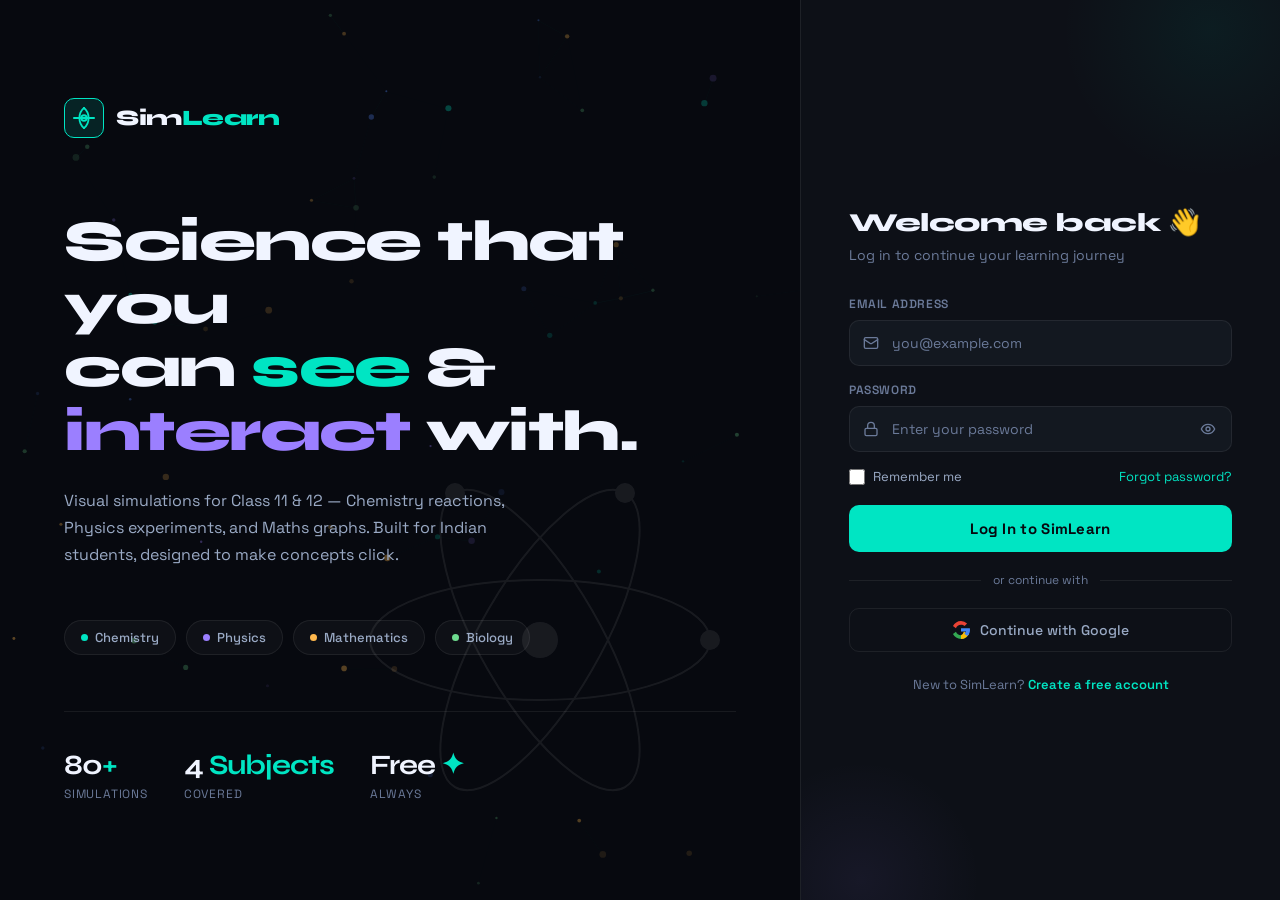
==== dashboard.html @ b8130f51 "Add files via upload" ====
<!DOCTYPE html>
<html lang="en" data-theme="dark">
<head>
<meta charset="UTF-8">
<meta name="viewport" content="width=device-width, initial-scale=1.0">
<title>SimLearn — Dashboard</title>
<link href="https://fonts.googleapis.com/css2?family=Space+Grotesk:wght@300;400;500;600;700&family=Syne:wght@400;700;800&display=swap" rel="stylesheet">
<style>
*, *::before, *::after { box-sizing: border-box; margin: 0; padding: 0; }

:root {
  --teal: #00E5C3; --teal-dim: rgba(0,229,195,0.1); --teal-glow: rgba(0,229,195,0.2);
  --amber: #FFB84D; --purple: #9B7FFF; --green: #4ADE80; --blue: #5589FF; --red: #FF5B6A;
}
[data-theme="dark"] {
  --bg: #07090F; --nav-bg: rgba(7,9,15,0.88); --surface: #0D1017; --surface2: #131820;
  --border: rgba(255,255,255,0.07); --border2: rgba(255,255,255,0.13);
  --text: #F0F4FF; --text-secondary: #9AAAC5; --text-muted: #5A6A85;
  --progress-track: rgba(255,255,255,0.08); --tag-bg: rgba(255,255,255,0.05);
}
[data-theme="light"] {
  --bg: #F2F5FC; --nav-bg: rgba(242,245,252,0.92); --surface: #FFFFFF; --surface2: #EEF2FA;
  --border: rgba(0,0,0,0.07); --border2: rgba(0,0,0,0.13);
  --text: #0D1017; --text-secondary: #4A5568; --text-muted: #8896B0;
  --progress-track: rgba(0,0,0,0.08); --tag-bg: rgba(0,0,0,0.04);
}

body { font-family: 'Space Grotesk', sans-serif; background: var(--bg); color: var(--text); min-height: 100vh; transition: background 0.3s, color 0.3s; }
canvas#particles { position: fixed; inset: 0; z-index: 0; pointer-events: none; opacity: 0.4; transition: opacity 0.3s; }
[data-theme="light"] canvas#particles { opacity: 0.12; }

/* ── NAV ── */
nav { position: sticky; top: 0; z-index: 50; background: var(--nav-bg); backdrop-filter: blur(20px); border-bottom: 1px solid var(--border); padding: 0 40px; display: flex; align-items: center; justify-content: space-between; height: 66px; transition: background 0.3s; }
.nav-brand { display: flex; align-items: center; gap: 10px; text-decoration: none; }
.nav-brand-icon { width: 34px; height: 34px; border-radius: 8px; background: var(--teal-dim); border: 1px solid var(--teal); display: flex; align-items: center; justify-content: center; }
.nav-brand-icon svg { width: 18px; height: 18px; }
.nav-brand-name { font-family: 'Syne', sans-serif; font-size: 18px; font-weight: 800; color: var(--text); letter-spacing: -0.3px; }
.nav-brand-name span { color: var(--teal); }
.nav-right { display: flex; align-items: center; gap: 12px; }

.theme-toggle { width: 36px; height: 36px; border-radius: 50%; border: 1px solid var(--border2); background: var(--surface); color: var(--text-secondary); cursor: pointer; display: flex; align-items: center; justify-content: center; transition: border-color 0.2s, color 0.2s; flex-shrink: 0; }
.theme-toggle:hover { border-color: var(--teal); color: var(--teal); }
.theme-toggle svg { width: 16px; height: 16px; transition: transform 0.35s; }
.theme-toggle:hover svg { transform: rotate(22deg); }

.user-pill { display: flex; align-items: center; gap: 8px; padding: 4px 12px 4px 4px; border: 1px solid var(--border); border-radius: 999px; cursor: pointer; transition: border-color 0.2s; position: relative; background: var(--surface); }
.user-pill:hover { border-color: var(--border2); }
.user-avatar { width: 32px; height: 32px; border-radius: 50%; background: var(--teal-dim); border: 1.5px solid var(--teal); display: flex; align-items: center; justify-content: center; font-size: 12px; font-weight: 700; color: var(--teal); overflow: hidden; flex-shrink: 0; }
.user-avatar img { width: 100%; height: 100%; object-fit: cover; border-radius: 50%; }
.user-info { display: flex; flex-direction: column; min-width: 0; }
.user-name { font-size: 13px; font-weight: 600; color: var(--text); white-space: nowrap; overflow: hidden; text-overflow: ellipsis; max-width: 130px; line-height: 1.3; }
.user-progress-row { display: flex; align-items: center; gap: 6px; }
.user-progress-track { width: 68px; height: 4px; border-radius: 999px; background: var(--progress-track); overflow: hidden; }
.user-progress-fill { height: 100%; border-radius: 999px; background: linear-gradient(90deg, var(--teal), var(--blue)); transition: width 0.7s cubic-bezier(.4,0,.2,1); }
.user-progress-pct { font-size: 10px; font-weight: 700; color: var(--teal); }

/* dropdown */
.dropdown { display: none; position: absolute; top: calc(100% + 10px); right: 0; background: var(--surface); border: 1px solid var(--border2); border-radius: 14px; padding: 10px; min-width: 240px; z-index: 200; box-shadow: 0 20px 60px rgba(0,0,0,0.28); animation: fadeDown 0.2s ease; }
.dropdown.open { display: block; }
.dp-header { padding: 10px 12px 14px; border-bottom: 1px solid var(--border); margin-bottom: 6px; }
.dp-name { font-size: 14px; font-weight: 700; color: var(--text); margin-bottom: 2px; }
.dp-email { font-size: 12px; color: var(--text-muted); margin-bottom: 14px; }
.dp-progress-label { display: flex; justify-content: space-between; margin-bottom: 6px; }
.dp-progress-label span { font-size: 11px; color: var(--text-muted); }
.dp-progress-label strong { font-size: 11px; color: var(--teal); }
.dp-track { height: 6px; border-radius: 999px; background: var(--progress-track); overflow: hidden; margin-bottom: 6px; }
.dp-fill { height: 100%; border-radius: 999px; background: linear-gradient(90deg, var(--teal), var(--blue)); transition: width 0.8s cubic-bezier(.4,0,.2,1); }
.dp-sub { font-size: 11px; color: var(--text-muted); }
.dp-subjects { display: grid; grid-template-columns: 1fr 1fr; gap: 10px; margin-top: 12px; }
.dp-subj { display: flex; flex-direction: column; gap: 4px; }
.dp-subj-top { display: flex; justify-content: space-between; }
.dp-subj-name { font-size: 11px; color: var(--text-muted); }
.dp-subj-pct { font-size: 11px; font-weight: 700; }
.dp-subj.chem .dp-subj-pct { color: var(--teal); }
.dp-subj.math .dp-subj-pct { color: var(--amber); }
.dp-subj-track { height: 3px; border-radius: 999px; background: var(--progress-track); overflow: hidden; }
.dp-subj-fill { height: 100%; border-radius: 999px; }
.dp-subj.chem .dp-subj-fill { background: var(--teal); }
.dp-subj.math .dp-subj-fill { background: var(--amber); }

.dropdown-item { display: flex; align-items: center; gap: 10px; padding: 9px 12px; border-radius: 8px; font-size: 13px; color: var(--text-secondary); cursor: pointer; transition: background 0.15s, color 0.15s; text-decoration: none; }
.dropdown-item:hover { background: var(--surface2); color: var(--text); }
.dropdown-item.danger:hover { background: rgba(255,91,106,0.1); color: var(--red); }
.dropdown-divider { height: 1px; background: var(--border); margin: 6px 0; }

@keyframes fadeDown { from { opacity: 0; transform: translateY(-6px); } to { opacity: 1; transform: translateY(0); } }
@keyframes fadeUp   { from { opacity: 0; transform: translateY(14px); } to { opacity: 1; transform: translateY(0); } }

/* ── MAIN ── */
main { position: relative; z-index: 1; padding: 48px 40px; max-width: 1100px; margin: 0 auto; }
.greeting { margin-bottom: 36px; animation: fadeUp 0.5s ease both; }
.greeting-sub { font-size: 13px; color: var(--text-muted); margin-bottom: 6px; }
.greeting h1 { font-family: 'Syne', sans-serif; font-size: 30px; font-weight: 800; letter-spacing: -1px; }
.greeting h1 span { color: var(--teal); }

.class-selector { display: flex; gap: 8px; margin-bottom: 40px; animation: fadeUp 0.5s 0.05s ease both; flex-wrap: wrap; }
.class-btn { padding: 7px 20px; border-radius: 999px; border: 1px solid var(--border); background: var(--surface); color: var(--text-muted); font-family: 'Space Grotesk', sans-serif; font-size: 13px; font-weight: 500; cursor: pointer; transition: all 0.2s; }
.class-btn.active { background: var(--teal-dim); border-color: var(--teal); color: var(--teal); }
.class-btn:hover:not(.active) { border-color: var(--border2); color: var(--text-secondary); }

.section-title { font-family: 'Syne', sans-serif; font-size: 15px; font-weight: 700; margin-bottom: 16px; color: var(--text-secondary); letter-spacing: 0.3px; text-transform: uppercase; }

/* subject grid */
.subject-grid { display: grid; grid-template-columns: repeat(2, 1fr); gap: 20px; margin-bottom: 40px; }
.subject-card { background: var(--surface); border: 1px solid var(--border); border-radius: 20px; padding: 28px; cursor: pointer; transition: border-color 0.25s, transform 0.2s, box-shadow 0.2s; text-decoration: none; color: inherit; display: block; animation: fadeUp 0.5s ease both; position: relative; overflow: hidden; }
.subject-card::after { content: ''; position: absolute; inset: 0; opacity: 0; transition: opacity 0.25s; pointer-events: none; }
.subject-card.chem::after { background: radial-gradient(circle at 85% 10%, rgba(0,229,195,0.08), transparent 55%); }
.subject-card.math::after { background: radial-gradient(circle at 85% 10%, rgba(255,184,77,0.08), transparent 55%); }
.subject-card:hover { transform: translateY(-4px); }
.subject-card:hover::after { opacity: 1; }
.subject-card.chem:hover { border-color: rgba(0,229,195,0.4); box-shadow: 0 8px 32px rgba(0,229,195,0.06); }
.subject-card.math:hover { border-color: rgba(255,184,77,0.4); box-shadow: 0 8px 32px rgba(255,184,77,0.06); }

.subject-top { display: flex; align-items: flex-start; justify-content: space-between; margin-bottom: 20px; }
.subject-icon { width: 52px; height: 52px; border-radius: 14px; display: flex; align-items: center; justify-content: center; font-size: 26px; flex-shrink: 0; }
.subject-icon.chem { background: rgba(0,229,195,0.1); }
.subject-icon.math { background: rgba(255,184,77,0.1); }
.card-progress { text-align: right; }
.card-progress-num { font-family: 'Syne', sans-serif; font-size: 22px; font-weight: 800; line-height: 1; }
.subject-card.chem .card-progress-num { color: var(--teal); }
.subject-card.math .card-progress-num { color: var(--amber); }
.card-progress-label { font-size: 11px; color: var(--text-muted); margin-top: 2px; }
.card-progress-track { width: 80px; height: 4px; border-radius: 999px; background: var(--progress-track); overflow: hidden; margin-top: 6px; margin-left: auto; }
.card-progress-fill { height: 100%; border-radius: 999px; transition: width 0.8s cubic-bezier(.4,0,.2,1); }
.subject-card.chem .card-progress-fill { background: var(--teal); }
.subject-card.math .card-progress-fill { background: var(--amber); }
.subject-name { font-family: 'Syne', sans-serif; font-size: 20px; font-weight: 800; margin-bottom: 8px; }
.subject-desc { font-size: 13px; color: var(--text-muted); line-height: 1.6; margin-bottom: 18px; }
.subject-tags { display: flex; flex-wrap: wrap; gap: 6px; margin-bottom: 20px; }
.subject-tag { font-size: 11px; color: var(--text-secondary); background: var(--tag-bg); border: 1px solid var(--border); padding: 3px 10px; border-radius: 999px; }
.subject-footer { display: flex; align-items: center; justify-content: space-between; }
.sim-count { font-size: 12px; color: var(--text-muted); }
.sim-count strong { color: var(--text-secondary); font-weight: 600; }
.open-btn { display: flex; align-items: center; gap: 6px; font-size: 12px; font-weight: 600; padding: 7px 14px; border-radius: 8px; border: 1px solid var(--border); background: transparent; color: var(--text-secondary); cursor: pointer; transition: all 0.2s; text-decoration: none; }
.subject-card.chem:hover .open-btn { background: var(--teal-dim); border-color: var(--teal); color: var(--teal); }
.subject-card.math:hover .open-btn { background: rgba(255,184,77,0.1); border-color: rgba(255,184,77,0.4); color: var(--amber); }

/* progress section */
.progress-section { animation: fadeUp 0.5s 0.2s ease both; margin-bottom: 40px; }
.progress-card { background: var(--surface); border: 1px solid var(--border); border-radius: 16px; padding: 24px; }
.progress-header { display: flex; justify-content: space-between; align-items: center; margin-bottom: 16px; }
.progress-header h3 { font-family: 'Syne', sans-serif; font-size: 15px; font-weight: 700; }
.progress-header .overall-num { font-size: 22px; font-weight: 800; font-family: 'Syne', sans-serif; color: var(--teal); }
.overall-track { height: 8px; border-radius: 999px; background: var(--progress-track); overflow: hidden; margin-bottom: 20px; }
.overall-fill { height: 100%; border-radius: 999px; background: linear-gradient(90deg, var(--teal), var(--blue)); transition: width 1s cubic-bezier(.4,0,.2,1); }
.progress-subjects { display: grid; grid-template-columns: 1fr 1fr; gap: 16px; }
.ps-item { display: flex; flex-direction: column; gap: 6px; }
.ps-top { display: flex; justify-content: space-between; }
.ps-name { font-size: 12px; color: var(--text-secondary); font-weight: 600; }
.ps-pct { font-size: 12px; font-weight: 700; }
.ps-track { height: 5px; border-radius: 999px; background: var(--progress-track); overflow: hidden; }
.ps-fill { height: 100%; border-radius: 999px; transition: width 1s cubic-bezier(.4,0,.2,1); }
.ps-item.chem .ps-pct { color: var(--teal); }
.ps-item.chem .ps-fill { background: var(--teal); }
.ps-item.math .ps-pct { color: var(--amber); }
.ps-item.math .ps-fill { background: var(--amber); }

/* quick access */
.quick-grid { display: grid; grid-template-columns: repeat(auto-fill, minmax(175px, 1fr)); gap: 12px; margin-bottom: 40px; }
.quick-card { background: var(--surface); border: 1px solid var(--border); border-radius: 14px; padding: 16px; display: flex; flex-direction: column; gap: 10px; cursor: pointer; transition: border-color 0.2s, background 0.2s, transform 0.2s; text-decoration: none; color: inherit; animation: fadeUp 0.5s ease both; }
.quick-card:hover { background: var(--surface2); border-color: var(--border2); transform: translateY(-2px); }
.quick-icon { width: 36px; height: 36px; border-radius: 10px; display: flex; align-items: center; justify-content: center; font-size: 18px; }
.quick-label { font-size: 13px; font-weight: 600; color: var(--text); line-height: 1.3; }
.quick-sub { font-size: 11px; color: var(--text-muted); }

@media (max-width: 720px) {
  nav { padding: 0 16px; }
  main { padding: 28px 16px; }
  .subject-grid { grid-template-columns: 1fr; }
  .user-info { display: none; }
}
</style>
</head>
<body>
<canvas id="particles"></canvas>

<nav>
  <a href="dashboard.html" class="nav-brand">
    <div class="nav-brand-icon">
      <svg viewBox="0 0 24 24" fill="none" stroke="#00E5C3" stroke-width="2" stroke-linecap="round" stroke-linejoin="round"><circle cx="12" cy="12" r="3"/><path d="M12 1C12 1 7 5 7 12s5 11 5 11"/><path d="M12 1C12 1 17 5 17 12s-5 11-5 11"/><path d="M1 12h22"/></svg>
    </div>
    <span class="nav-brand-name">Sim<span>Learn</span></span>
  </a>

  <div class="nav-right">
    <button class="theme-toggle" id="themeToggle" onclick="toggleTheme()" title="Toggle theme">
      <svg id="themeIcon" viewBox="0 0 24 24" fill="none" stroke="currentColor" stroke-width="2" stroke-linecap="round" stroke-linejoin="round">
        <path d="M21 12.79A9 9 0 1 1 11.21 3 7 7 0 0 0 21 12.79z"/>
      </svg>
    </button>

    <div class="user-pill" onclick="toggleDropdown()">
      <div class="user-avatar" id="userAvatar">?</div>
      <div class="user-info">
        <span class="user-name" id="userName">Loading…</span>
        <div class="user-progress-row">
          <div class="user-progress-track">
            <div class="user-progress-fill" id="navProgressFill" style="width:0%"></div>
          </div>
          <span class="user-progress-pct" id="navProgressPct">0%</span>
        </div>
      </div>
      <svg width="12" height="12" viewBox="0 0 24 24" fill="none" stroke="currentColor" stroke-width="2.5" stroke-linecap="round"><polyline points="6 9 12 15 18 9"/></svg>

      <div class="dropdown" id="dropdown" onclick="event.stopPropagation()">
        <div class="dp-header">
          <div class="dp-name" id="dpName">—</div>
          <div class="dp-email" id="dpEmail">—</div>
          <div class="dp-progress-label">
            <span>Overall progress</span>
            <strong id="dpPct">0%</strong>
          </div>
          <div class="dp-track"><div class="dp-fill" id="dpFill" style="width:0%"></div></div>
          <div class="dp-sub" id="dpSub">0 of 44 simulations completed</div>
          <div class="dp-subjects">
            <div class="dp-subj chem">
              <div class="dp-subj-top"><span class="dp-subj-name">⚗️ Chemistry</span><span class="dp-subj-pct" id="dpChemPct">0%</span></div>
              <div class="dp-subj-track"><div class="dp-subj-fill" id="dpChemFill" style="width:0%"></div></div>
            </div>
            <div class="dp-subj math">
              <div class="dp-subj-top"><span class="dp-subj-name">📈 Maths</span><span class="dp-subj-pct" id="dpMathPct">0%</span></div>
              <div class="dp-subj-track"><div class="dp-subj-fill" id="dpMathFill" style="width:0%"></div></div>
            </div>
          </div>
        </div>

        <a href="profile.html" class="dropdown-item">
          <svg width="14" height="14" viewBox="0 0 24 24" fill="none" stroke="currentColor" stroke-width="2"><circle cx="12" cy="8" r="4"/><path d="M4 20c0-4 3.6-7 8-7s8 3 8 7"/></svg>
          My Profile
        </a>
        <a href="settings.html" class="dropdown-item">
          <svg width="14" height="14" viewBox="0 0 24 24" fill="none" stroke="currentColor" stroke-width="2"><circle cx="12" cy="12" r="3"/><path d="M12 1v2M12 21v2M4.22 4.22l1.42 1.42M18.36 18.36l1.42 1.42M1 12h2M21 12h2M4.22 19.78l1.42-1.42M18.36 5.64l1.42-1.42"/></svg>
          Settings
        </a>
        <div class="dropdown-item" onclick="toggleTheme()">
          <svg id="dropdownThemeIcon" width="14" height="14" viewBox="0 0 24 24" fill="none" stroke="currentColor" stroke-width="2"><path d="M21 12.79A9 9 0 1 1 11.21 3 7 7 0 0 0 21 12.79z"/></svg>
          <span id="dropdownThemeLabel">Switch to Light</span>
        </div>
        <div class="dropdown-divider"></div>
        <div class="dropdown-item danger" onclick="logout()">
          <svg width="14" height="14" viewBox="0 0 24 24" fill="none" stroke="currentColor" stroke-width="2"><path d="M9 21H5a2 2 0 0 1-2-2V5a2 2 0 0 1 2-2h4"/><polyline points="16 17 21 12 16 7"/><line x1="21" y1="12" x2="9" y2="12"/></svg>
          Log out
        </div>
      </div>
    </div>
  </div>
</nav>

<main>
  <div class="greeting">
    <p class="greeting-sub">Ready to learn something today?</p>
    <h1>Hey, <span id="greetName">Student</span> 👋</h1>
  </div>

  <div class="class-selector">
    <button class="class-btn active" onclick="setClass(this,'11')">Class 11</button>
    <button class="class-btn" onclick="setClass(this,'12')">Class 12</button>
    <button class="class-btn" onclick="setClass(this,'both')">Both</button>
  </div>

  <div class="section-title">Subjects</div>
  <div class="subject-grid">
    <a href="index.html" class="subject-card chem" style="animation-delay:0.1s">
      <div class="subject-top">
        <div class="subject-icon chem">⚗️</div>
        <div class="card-progress">
          <div class="card-progress-num" id="chemCardPct">38%</div>
          <div class="card-progress-label">completed</div>
          <div class="card-progress-track"><div class="card-progress-fill" id="chemCardBar" style="width:38%"></div></div>
        </div>
      </div>
      <div class="subject-name">Chemistry</div>
      <div class="subject-desc">Mix compounds, watch reactions happen live, observe precipitates and new formations.</div>
      <div class="subject-tags">
        <span class="subject-tag">Reactions</span>
        <span class="subject-tag">Periodic Table</span>
        <span class="subject-tag">Titration</span>
        <span class="subject-tag">Organic</span>
      </div>
      <div class="subject-footer">
        <span class="sim-count"><strong>24</strong> simulations</span>
        <span class="open-btn">Open <svg width="12" height="12" viewBox="0 0 24 24" fill="none" stroke="currentColor" stroke-width="2.5"><path d="M5 12h14M12 5l7 7-7 7"/></svg></span>
      </div>
    </a>

    <a href="maths.html" class="subject-card math" style="animation-delay:0.15s">
      <div class="subject-top">
        <div class="subject-icon math">📈</div>
        <div class="card-progress">
          <div class="card-progress-num" id="mathCardPct">55%</div>
          <div class="card-progress-label">completed</div>
          <div class="card-progress-track"><div class="card-progress-fill" id="mathCardBar" style="width:55%"></div></div>
        </div>
      </div>
      <div class="subject-name">Mathematics</div>
      <div class="subject-desc">Visualise functions, manipulate equations and explore graphs with live parameter sliders.</div>
      <div class="subject-tags">
        <span class="subject-tag">Calculus</span>
        <span class="subject-tag">Graphs</span>
        <span class="subject-tag">Vectors</span>
        <span class="subject-tag">Probability</span>
      </div>
      <div class="subject-footer">
        <span class="sim-count"><strong>20</strong> simulations</span>
        <span class="open-btn">Open <svg width="12" height="12" viewBox="0 0 24 24" fill="none" stroke="currentColor" stroke-width="2.5"><path d="M5 12h14M12 5l7 7-7 7"/></svg></span>
      </div>
    </a>
  </div>

  <div class="progress-section">
    <div class="section-title">Your Progress</div>
    <div class="progress-card">
      <div class="progress-header">
        <h3>Overall completion</h3>
        <span class="overall-num" id="overallPct">46%</span>
      </div>
      <div class="overall-track"><div class="overall-fill" id="overallBar" style="width:46%"></div></div>
      <div class="progress-subjects">
        <div class="ps-item chem">
          <div class="ps-top"><span class="ps-name">⚗️ Chemistry</span><span class="ps-pct" id="psChem">38%</span></div>
          <div class="ps-track"><div class="ps-fill" id="psFillChem" style="width:38%"></div></div>
        </div>
        <div class="ps-item math">
          <div class="ps-top"><span class="ps-name">📈 Mathematics</span><span class="ps-pct" id="psMath">55%</span></div>
          <div class="ps-track"><div class="ps-fill" id="psFillMath" style="width:55%"></div></div>
        </div>
      </div>
    </div>
  </div>

  <div class="section-title">Quick Access</div>
  <div class="quick-grid">
    <a href="index.html#inorganicLab" class="quick-card" style="animation-delay:0.28s">
      <div class="quick-icon" style="background:rgba(0,229,195,0.1)">🧪</div>
      <div><div class="quick-label">Chemical Reactions</div><div class="quick-sub">Mix compounds live</div></div>
    </a>
    <a href="index.html" class="quick-card" style="animation-delay:0.31s">
      <div class="quick-icon" style="background:rgba(85,137,255,0.1)">🔬</div>
      <div><div class="quick-label">Periodic Table</div><div class="quick-sub">Interactive elements</div></div>
    </a>
    <a href="index.html" class="quick-card" style="animation-delay:0.34s">
      <div class="quick-icon" style="background:rgba(110,219,143,0.1)">⚖️</div>
      <div><div class="quick-label">Titration Lab</div><div class="quick-sub">Acid-base reactions</div></div>
    </a>
    <a href="maths.html#graphs" class="quick-card" style="animation-delay:0.37s">
      <div class="quick-icon" style="background:rgba(255,184,77,0.1)">📊</div>
      <div><div class="quick-label">Graph Explorer</div><div class="quick-sub">Live equation plotter</div></div>
    </a>
    <a href="maths.html#calculus" class="quick-card" style="animation-delay:0.40s">
      <div class="quick-icon" style="background:rgba(155,127,255,0.1)">∫</div>
      <div><div class="quick-label">Calculus Visualiser</div><div class="quick-sub">Derivatives & integrals</div></div>
    </a>
    <a href="maths.html#vectors" class="quick-card" style="animation-delay:0.43s">
      <div class="quick-icon" style="background:rgba(255,91,106,0.1)">↗</div>
      <div><div class="quick-label">Vector Space</div><div class="quick-sub">2D & 3D vectors</div></div>
    </a>
  </div>
</main>

<script>
/* ── AUTH GUARD ── */
let currentUser = null;
try { currentUser = JSON.parse(localStorage.getItem('simlearn_user')); } catch(e) {}
if (!currentUser) window.location.href = 'login.html';

/* ── PROGRESS DATA ── */
function getProgress() {
  try { return JSON.parse(localStorage.getItem('simlearn_progress')) || { chem: 38, math: 55 }; }
  catch(e) { return { chem: 38, math: 55 }; }
}

/* ── INIT ── */
window.addEventListener('DOMContentLoaded', () => {
  if (!currentUser) return;
  const first = currentUser.name.split(' ')[0];
  document.getElementById('greetName').textContent = first;
  document.getElementById('userName').textContent  = currentUser.name;
  document.getElementById('dpName').textContent    = currentUser.name;
  document.getElementById('dpEmail').textContent   = currentUser.email;

  const av = document.getElementById('userAvatar');
  if (currentUser.picture) {
    av.innerHTML = `<img src="${currentUser.picture}" alt="${first}" onerror="this.parentElement.textContent='${first[0].toUpperCase()}'">`;
  } else { av.textContent = first[0].toUpperCase(); }

  const p = getProgress();
  const overall = Math.round((p.chem + p.math) / 2);
  const done = Math.round(44 * overall / 100);

  // nav pill
  document.getElementById('navProgressFill').style.width = overall + '%';
  document.getElementById('navProgressPct').textContent  = overall + '%';

  // dropdown header
  document.getElementById('dpPct').textContent     = overall + '%';
  document.getElementById('dpFill').style.width    = overall + '%';
  document.getElementById('dpSub').textContent     = `${done} of 44 simulations completed`;
  document.getElementById('dpChemPct').textContent = p.chem + '%';
  document.getElementById('dpChemFill').style.width= p.chem + '%';
  document.getElementById('dpMathPct').textContent = p.math + '%';
  document.getElementById('dpMathFill').style.width= p.math + '%';

  // subject cards
  document.getElementById('chemCardPct').textContent   = p.chem + '%';
  document.getElementById('chemCardBar').style.width   = p.chem + '%';
  document.getElementById('mathCardPct').textContent   = p.math + '%';
  document.getElementById('mathCardBar').style.width   = p.math + '%';

  // progress section
  document.getElementById('overallPct').textContent    = overall + '%';
  document.getElementById('overallBar').style.width    = overall + '%';
  document.getElementById('psChem').textContent        = p.chem + '%';
  document.getElementById('psFillChem').style.width    = p.chem + '%';
  document.getElementById('psMath').textContent        = p.math + '%';
  document.getElementById('psFillMath').style.width    = p.math + '%';

  // theme
  applyTheme(localStorage.getItem('simlearn_theme') || 'dark', false);

  // class selector
  const sc = localStorage.getItem('simlearn_class');
  if (sc) document.querySelectorAll('.class-btn').forEach(b => {
    const v = b.textContent.includes('11')?'11':b.textContent.includes('12')?'12':'both';
    b.classList.toggle('active', v === sc);
  });
});

/* ── THEME ── */
const MOON = `<path d="M21 12.79A9 9 0 1 1 11.21 3 7 7 0 0 0 21 12.79z"/>`;
const SUN  = `<circle cx="12" cy="12" r="5"/><line x1="12" y1="1" x2="12" y2="3"/><line x1="12" y1="21" x2="12" y2="23"/><line x1="4.22" y1="4.22" x2="5.64" y2="5.64"/><line x1="18.36" y1="18.36" x2="19.78" y2="19.78"/><line x1="1" y1="12" x2="3" y2="12"/><line x1="21" y1="12" x2="23" y2="12"/><line x1="4.22" y1="19.78" x2="5.64" y2="18.36"/><line x1="18.36" y1="5.64" x2="19.78" y2="4.22"/>`;

function applyTheme(t, save = true) {
  document.documentElement.setAttribute('data-theme', t);
  if (save) localStorage.setItem('simlearn_theme', t);
  const dark = t === 'dark';
  document.getElementById('themeIcon').innerHTML          = dark ? MOON : SUN;
  document.getElementById('dropdownThemeIcon').innerHTML  = dark ? MOON : SUN;
  document.getElementById('dropdownThemeLabel').textContent = dark ? 'Switch to Light' : 'Switch to Dark';
}
function toggleTheme() {
  applyTheme(document.documentElement.getAttribute('data-theme') === 'dark' ? 'light' : 'dark');
}

/* ── DROPDOWN ── */
function toggleDropdown() { document.getElementById('dropdown').classList.toggle('open'); }
document.addEventListener('click', e => { if (!e.target.closest('.user-pill')) document.getElementById('dropdown').classList.remove('open'); });

/* ── CLASS SELECTOR ── */
function setClass(el, val) {
  document.querySelectorAll('.class-btn').forEach(b => b.classList.remove('active'));
  el.classList.add('active');
  localStorage.setItem('simlearn_class', val);
}

/* ── LOGOUT ── */
function logout() {
  localStorage.removeItem('simlearn_user');
  localStorage.removeItem('simlearn_remember');
  if (typeof google !== 'undefined' && google.accounts) google.accounts.id.disableAutoSelect();
  window.location.href = 'login.html';
}

/* ── PARTICLES ── */
const canvas = document.getElementById('particles'), ctx = canvas.getContext('2d');
let W, H, pts = [];
function resize() { W = canvas.width = window.innerWidth; H = canvas.height = window.innerHeight; }
function rnd(a,b){return a+Math.random()*(b-a);}
const COLS=['#00E5C3','#9B7FFF','#FFB84D','#6EDB8F','#5589FF'];
class P{constructor(){this.reset(true);}reset(i){this.x=rnd(0,W);this.y=i?rnd(0,H):H+10;this.r=rnd(0.5,2);this.a=rnd(0.04,0.16);this.s=rnd(0.1,0.3);this.dx=rnd(-0.15,0.15);this.c=COLS[Math.floor(Math.random()*5)];}update(){this.y-=this.s;this.x+=this.dx;if(this.y<-10)this.reset(false);}draw(){ctx.beginPath();ctx.arc(this.x,this.y,this.r,0,Math.PI*2);ctx.fillStyle=this.c;ctx.globalAlpha=this.a;ctx.fill();ctx.globalAlpha=1;}}
function init(){pts=[];for(let i=0;i<55;i++)pts.push(new P());}
function loop(){ctx.clearRect(0,0,W,H);pts.forEach(p=>{p.update();p.draw();});requestAnimationFrame(loop);}
resize();init();loop();
window.addEventListener('resize',()=>{resize();init();});
</script>
</body>
</html>
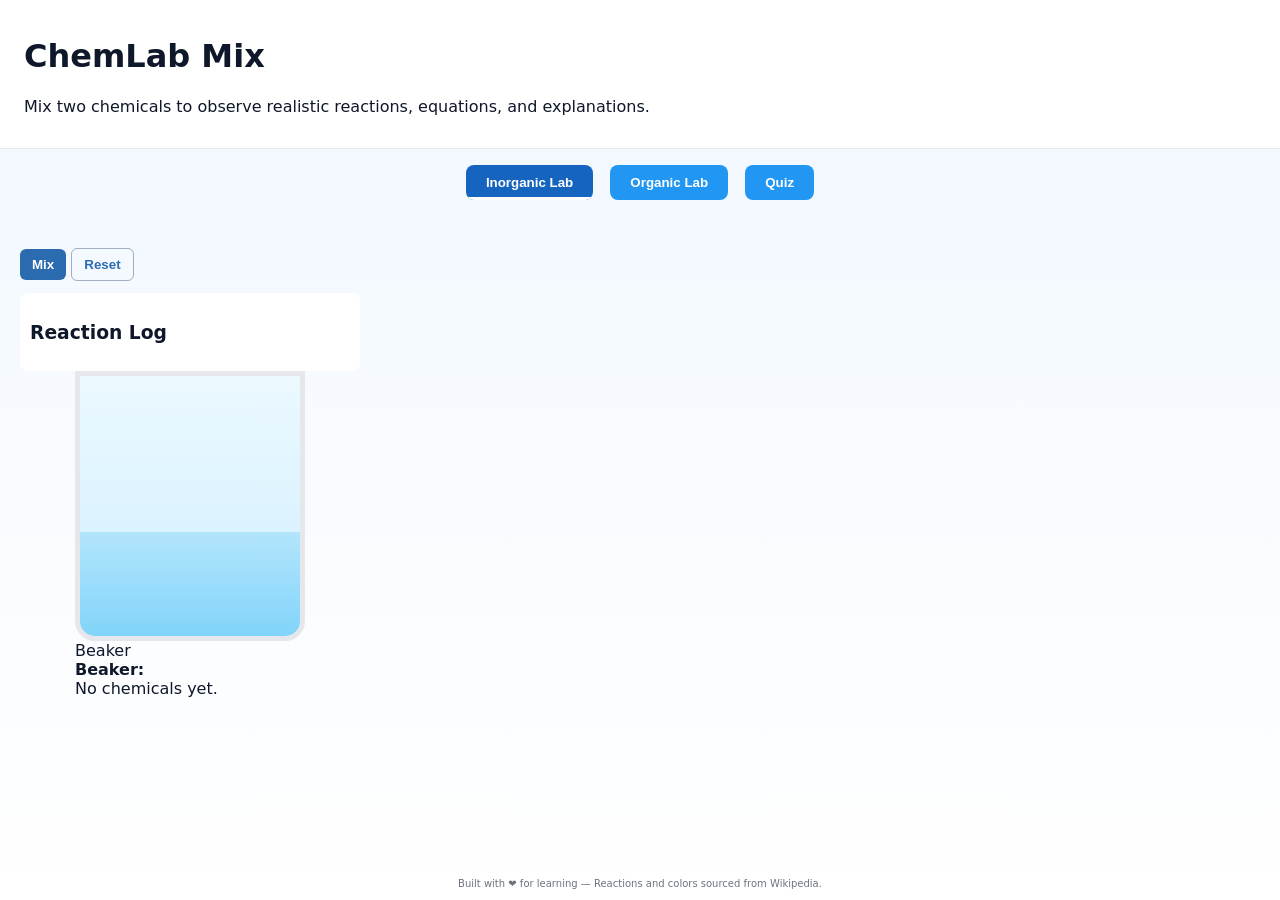
==== commit 38447a19: "Add files via upload" ====
--- a/dashboard.html
+++ b/dashboard.html
@@ -260,7 +260,7 @@
 
   <div class="section-title">Subjects</div>
   <div class="subject-grid">
-    <a href="index.html" class="subject-card chem" style="animation-delay:0.1s">
+    <a href="login.html" class="subject-card chem" style="animation-delay:0.1s">
       <div class="subject-top">
         <div class="subject-icon chem">⚗️</div>
         <div class="card-progress">
@@ -330,15 +330,15 @@
 
   <div class="section-title">Quick Access</div>
   <div class="quick-grid">
-    <a href="index.html#inorganicLab" class="quick-card" style="animation-delay:0.28s">
+    <a href="login.html#inorganicLab" class="quick-card" style="animation-delay:0.28s">
       <div class="quick-icon" style="background:rgba(0,229,195,0.1)">🧪</div>
       <div><div class="quick-label">Chemical Reactions</div><div class="quick-sub">Mix compounds live</div></div>
     </a>
-    <a href="index.html" class="quick-card" style="animation-delay:0.31s">
+    <a href="login.html" class="quick-card" style="animation-delay:0.31s">
       <div class="quick-icon" style="background:rgba(85,137,255,0.1)">🔬</div>
       <div><div class="quick-label">Periodic Table</div><div class="quick-sub">Interactive elements</div></div>
     </a>
-    <a href="index.html" class="quick-card" style="animation-delay:0.34s">
+    <a href="login.html" class="quick-card" style="animation-delay:0.34s">
       <div class="quick-icon" style="background:rgba(110,219,143,0.1)">⚖️</div>
       <div><div class="quick-label">Titration Lab</div><div class="quick-sub">Acid-base reactions</div></div>
     </a>
@@ -361,7 +361,7 @@
 /* ── AUTH GUARD ── */
 let currentUser = null;
 try { currentUser = JSON.parse(localStorage.getItem('simlearn_user')); } catch(e) {}
-if (!currentUser) window.location.href = 'login.html';
+if (!currentUser) window.location.href = 'index.html';
 
 /* ── PROGRESS DATA ── */
 function getProgress() {
@@ -457,7 +457,7 @@
   localStorage.removeItem('simlearn_user');
   localStorage.removeItem('simlearn_remember');
   if (typeof google !== 'undefined' && google.accounts) google.accounts.id.disableAutoSelect();
-  window.location.href = 'login.html';
+  window.location.href = 'index.html';
 }
 
 /* ── PARTICLES ── */
